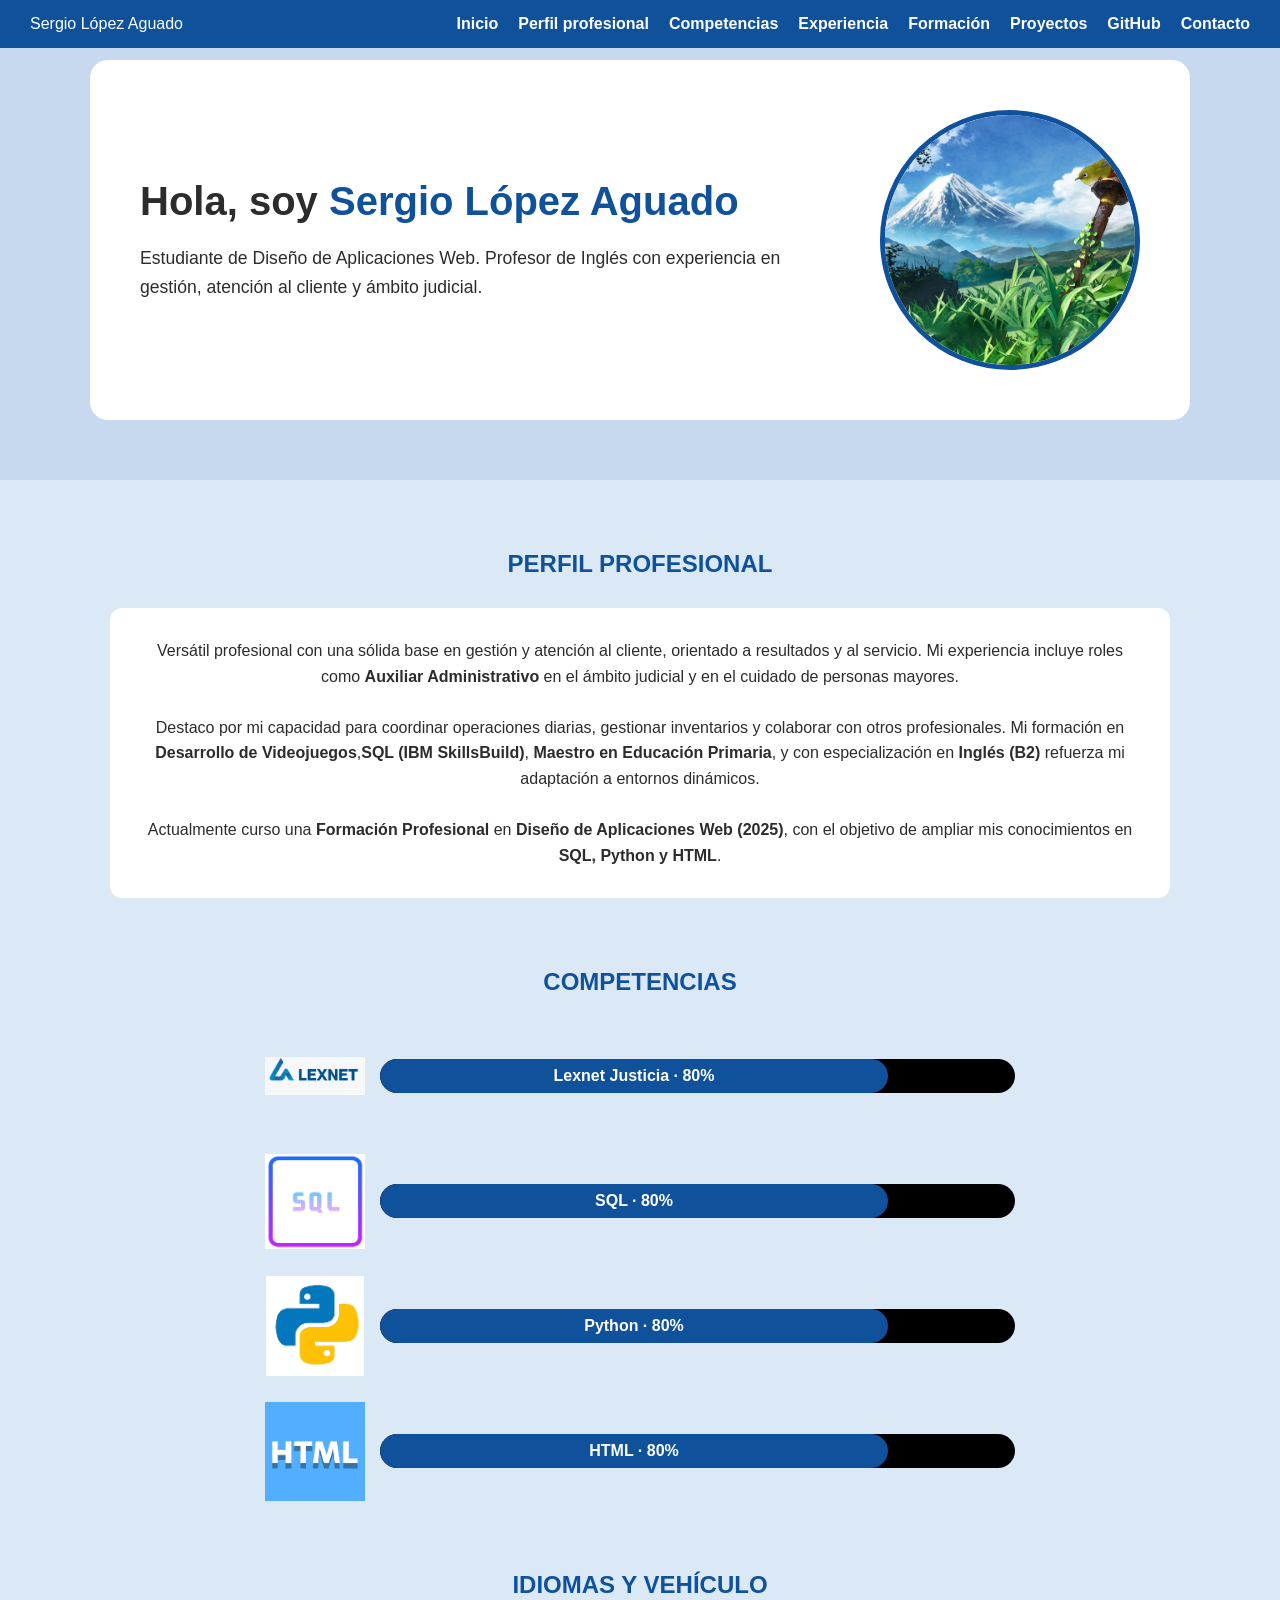
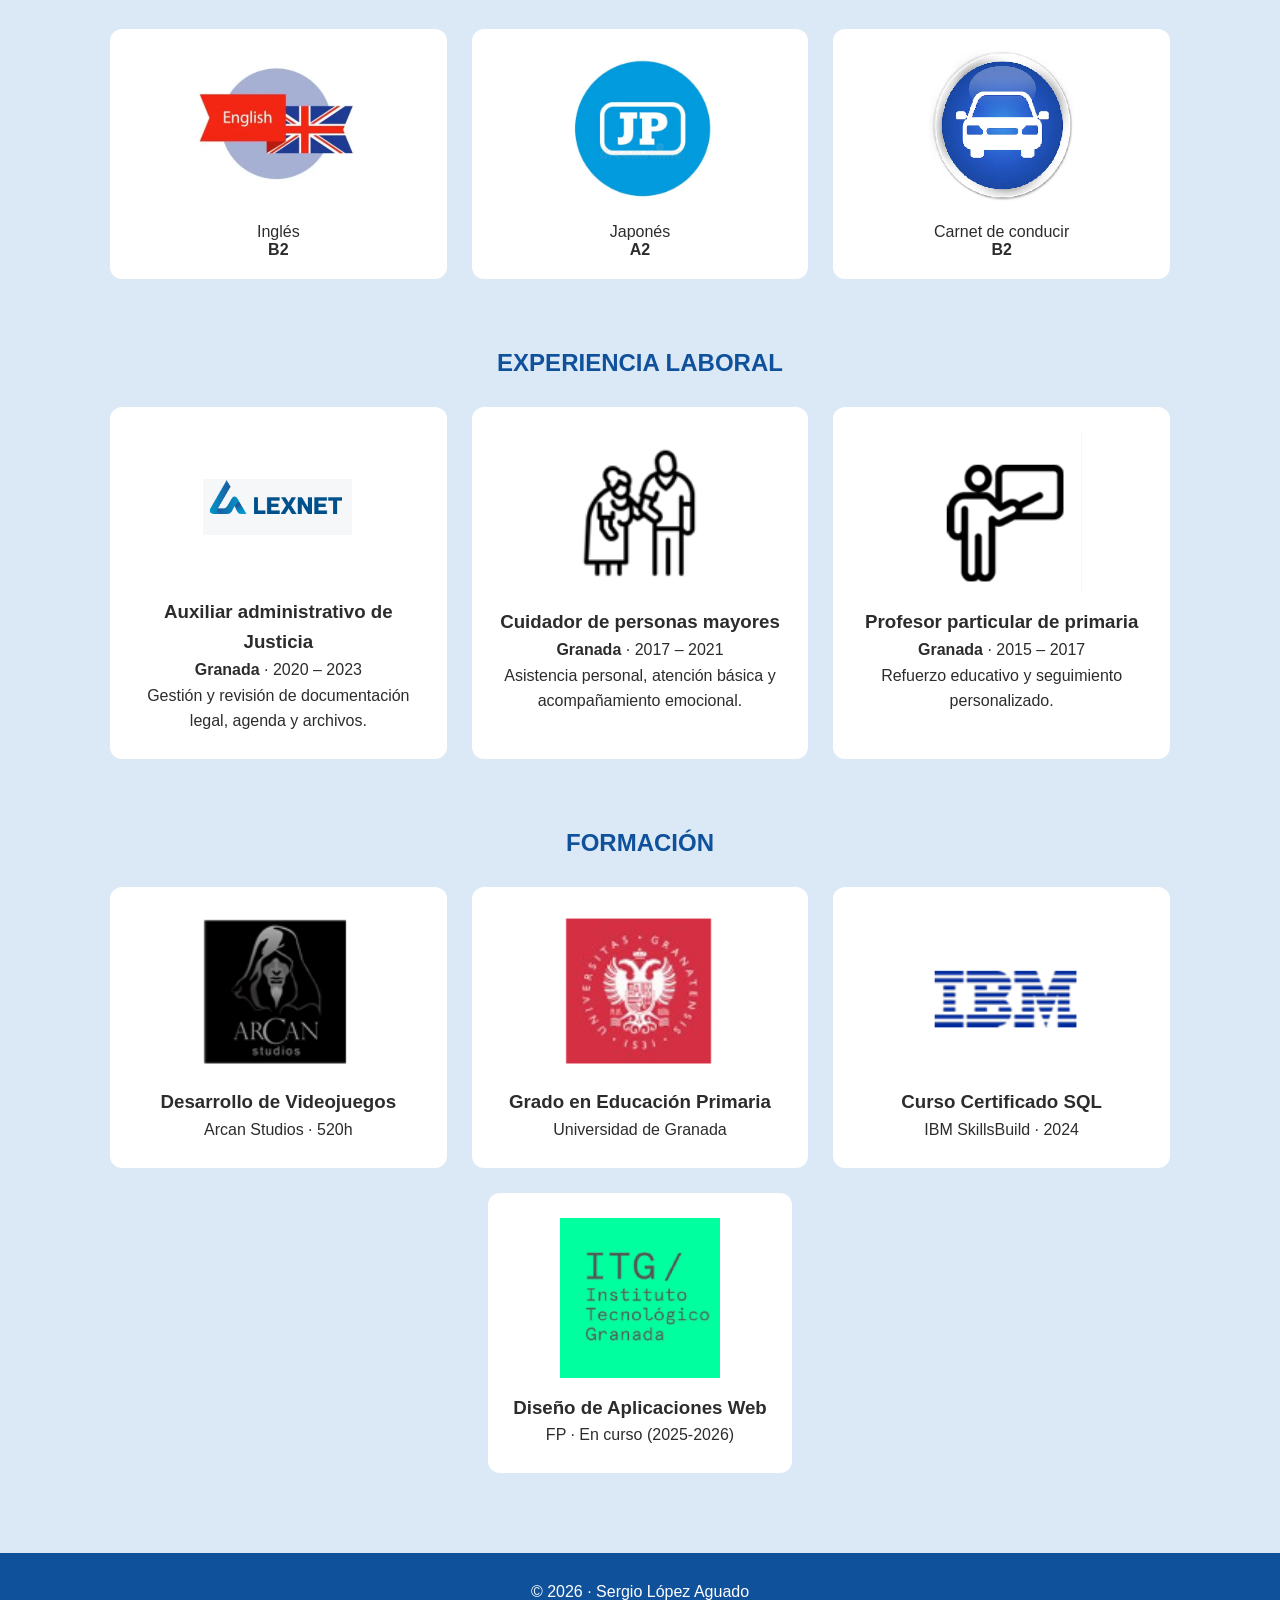
==== index.html @ 3c36d002 "moviendo fuera de carpeta" ====
<!DOCTYPE html>
<html lang="es">
<head>
    <meta charset="UTF-8">
    <meta name="viewport" content="width=device-width, initial-scale=1.0">
    <title>Portfolio | Sergio López Aguado</title>
    <link rel="stylesheet" href="estilos.css">
</head>

<body>

<header>
    <nav class="barra_navegacion">
        <div class="logo">Sergio López Aguado</div>
        <ul class="menu">
            <li><a href="#inicio">Inicio</a></li>
            <li><a href="#sobre-mi">Perfil profesional</a></li>
            <li><a href="#competencias">Competencias</a></li>
            <li><a href="#experiencia">Experiencia</a></li>
            <li><a href="#formacion">Formación</a></li>
            <li><a href="proyectos.html">Proyectos</a></li>
            <li><a href="https://github.com/SergioLA7?tab=repositories" target="_blank">GitHub</a></li>
            <li><a href="contacto.html">Contacto</a></li>
        </ul>
    </nav>
</header>

<main>

    <!-- HERO MODERNO -->
    <section id="inicio" class="hero-card">
        <div class="hero-contenido">

            <div class="hero-texto">
                <h1>Hola, soy <span>Sergio López Aguado</span></h1>
                <p class="hero-descripcion">
                    Estudiante de Diseño de Aplicaciones Web.  
                    Profesor de Inglés con experiencia en gestión,
                    atención al cliente y ámbito judicial.
                </p>
            </div>

            <div class="hero-imagen">
                <div class="marco-imagen">
                    <img src="1.jpg" alt="Foto de perfil de Sergio López Aguado">
                </div>
            </div>

        </div>
    </section>

    <!-- PERFIL PROFESIONAL -->
    <section id="sobre-mi" class="seccion">
        <h2>Perfil profesional</h2>

        <div class="sobre-mi">
            <p>
                Versátil profesional con una sólida base en gestión y atención al cliente,
                orientado a resultados y al servicio. Mi experiencia incluye roles como
                <strong>Auxiliar Administrativo</strong> en el ámbito judicial y en el cuidado de personas mayores.
            </p><br>

            <p>
                Destaco por mi capacidad para coordinar operaciones diarias, gestionar inventarios
                y colaborar con otros profesionales. Mi formación en <strong>Desarrollo de Videojuegos</strong>,<strong>SQL (IBM SkillsBuild)</strong>,<strong> Maestro en Educación Primaria</strong>,
                y  con especialización en <strong>Inglés (B2)</strong> refuerza
                mi adaptación a entornos dinámicos.
            </p><br>

            <p>
                Actualmente curso una <strong>Formación Profesional</strong> en <strong>Diseño de Aplicaciones Web (2025)</strong>,
                con el objetivo de ampliar mis conocimientos en <strong>SQL, Python y HTML</strong>.
            </p>
        </div>
    </section>

    <!-- COMPETENCIAS -->
    <section id="competencias" class="seccion">
        <h2>Competencias</h2>

        <div class="competencias">

            <div class="competencia">
                <img src="iconos/8.png" alt="Lexnet">
                <div class="barra">
                    <div class="progreso">Lexnet Justicia · 80%</div>
                </div>
            </div>

            <div class="competencia">
                <img src="iconos/9.png" alt="SQL">
                <div class="barra">
                    <div class="progreso">SQL · 80%</div>
                </div>
            </div>

            <div class="competencia">
                <img src="iconos/10.png" alt="Python">
                <div class="barra">
                    <div class="progreso">Python · 80%</div>
                </div>
            </div>

            <div class="competencia">
                <img src="iconos/11.png" alt="HTML">
                <div class="barra">
                    <div class="progreso">HTML · 80%</div>
                </div>
            </div>

        </div>
    </section>

    <!-- IDIOMAS Y VEHÍCULO -->
    <section class="seccion">
        <h2>Idiomas y vehículo</h2>

        <div class="idiomas-grid">

            <div class="idioma-card">
                <img src="iconos/12.png" alt="Inglés">
                <p align="center">Inglés<br><strong>B2</strong></p>
            </div>

            <div class="idioma-card">
                <img src="iconos/13.png" alt="Japonés">
                <p align="center">Japonés<br><strong>A2</strong></p>
            </div>

            <div class="idioma-card">
                <img src="iconos/14.png" alt="Carnet">
                <p align="center">Carnet de conducir<br><strong>B2</strong></p>
            </div>

        </div>
    </section>

    <!-- EXPERIENCIA LABORAL -->
    <section id="experiencia" class="seccion">
        <h2>Experiencia laboral</h2>

        <div class="cards cards-3">

            <div class="card">
                <img src="iconos/8.png" alt="Auxiliar administrativo" class="card-img card-img-lg">
                <h3 align="center">Auxiliar administrativo de Justicia</h3>
                <p align="center"><strong>Granada</strong> · 2020 – 2023</p>
                <p align="center">Gestión y revisión de documentación legal, agenda y archivos.</p>
            </div>

            <div class="card">
                <img src="iconos/2.png" alt="Cuidador" class="card-img">
                <h3 align="center">Cuidador de personas mayores</h3>
                <p align="center"><strong>Granada</strong> · 2017 – 2021</p>
                <p align="center">Asistencia personal, atención básica y acompañamiento emocional.</p>
            </div>

            <div class="card">
                <img src="iconos/3.png" alt="Profesor" class="card-img">
                <h3 align="center">Profesor particular de primaria</h3>
                <p align="center"><strong>Granada</strong> · 2015 – 2017</p>
                <p align="center">Refuerzo educativo y seguimiento personalizado.</p>
            </div>

        </div>
    </section>

    <!-- FORMACIÓN -->
    <section id="formacion" class="seccion">
        <h2>Formación</h2>

        <div class="cards cards-2x2">

            <div class="card">
                <img src="iconos/4.png" alt="Auxiliar administrativo" class="card-img">
                <h3 align="center">Desarrollo de Videojuegos</h3>
                <p align="center">Arcan Studios · 520h</p>
            </div>

            <div class="card">
                <img src="iconos/5.png" alt="Grado en Educación Primaria" class="card-img">
                <h3 align="center">Grado en Educación Primaria</h3>
                <p align="center">Universidad de Granada</p>
            </div>

            <div class="card">
                <img src="iconos/6.png" alt="Curso SQL IBM" class="card-img">
                <h3 align="center">Curso Certificado SQL</h3>
                <p align="center">IBM SkillsBuild · 2024</p>
            </div>

            <div class="card card-center">
                <img src="iconos/7.png" alt="ITG" class="card-img">
                <h3 align="center">Diseño de Aplicaciones Web</h3>
                <p align="center">FP · En curso (2025-2026)</p>
            </div>

        </div>
    </section>

</main>

<footer>
    <p>© 2026 · Sergio López Aguado</p>
</footer>

</body>
</html>
---- estilos.css ----
/* ===============================
   RESET Y TIPOGRAFÍA
=============================== */
* {
    margin: 0;
    padding: 0;
    box-sizing: border-box;
    font-family: Arial, sans-serif;
}

html {
    scroll-padding-top: 80px; /* evita que el nav tape los anchors */
}

body {
    background-color: #dbe8f5;
    color: #2c2c2c;
}

/* ===============================
   NAV
=============================== */
.barra_navegacion {
    background-color: #10519c;
    color: white;
    display: flex;
    justify-content: space-between;
    padding: 15px 30px;

    position: fixed;
    top: 0;
    left: 0;
    width: 100%;
    z-index: 1000;
}

.menu {
    list-style: none;
    display: flex;
    gap: 20px;
}

.menu a {
    color: white;
    text-decoration: none;
    font-weight: bold;
}

/* ===============================
   HERO MODERNO
=============================== */
.hero-card {
    background-color: #c7d9ef;
    padding: 60px 20px;
}

.hero-contenido {
    max-width: 1100px;
    margin: auto;
    background: white;
    border-radius: 18px;
    padding: 50px;
    display: flex;
    gap: 40px;
    align-items: center;
}

/* Hero texto */
.hero-texto h1 {
    font-size: 2.5rem;
    margin-bottom: 20px;
}

.hero-texto span {
    color: #10519c;
}

.hero-descripcion {
    font-size: 1.1rem;
    line-height: 1.6;
}

/* Hero imagen */
.hero-imagen {
    display: flex;
    justify-content: center;
    align-items: center;
}

.marco-imagen {
    width: 260px;
    height: 260px;
    border-radius: 50%;
    overflow: hidden;
    border: 5px solid #10519c;
}

.marco-imagen img {
    width: 100%;
    height: 100%;
    object-fit: cover;
}

/* ===============================
   SECCIONES GENERALES
=============================== */
.seccion {
    max-width: 1100px;
    margin: 70px auto;
    padding: 0 20px;
}

.seccion h2 {
    text-align: center;
    text-transform: uppercase;
    color: #10519c;
    margin-bottom: 30px;
}

/* ===============================
   PERFIL PROFESIONAL
=============================== */
.sobre-mi {
    background: white;
    padding: 30px;
    border-radius: 12px;
    text-align: center;
    line-height: 1.6;
}

/* ===============================
   COMPETENCIAS
=============================== */
.competencias {
    max-width: 750px;
    margin: auto;
    display: grid;
    gap: 25px;
}

.competencia {
    display: flex;
    align-items: center;
    gap: 15px;
}

.competencia img {
    width: 100px;
    height: 100px;
    object-fit: contain;
}

.barra {
    flex: 1;
    background-color: #000;
    border-radius: 20px;
    overflow: hidden;
}

.progreso {
    width: 80%;
    background-color: #10519c;
    color: white;
    text-align: center;
    padding: 8px 0;
    border-radius: 20px;
    font-weight: bold;
}

/* ===============================
   IDIOMAS
=============================== */
.idiomas-grid {
    display: grid;
    grid-template-columns: repeat(auto-fit, minmax(180px, 1fr));
    gap: 25px;
    text-align: center;
}

.idioma-card {
    background: white;
    padding: 20px;
    border-radius: 12px;
}

.idioma-card img {
    width: 160px;
    height: 160px;
    object-fit: contain;
    margin-bottom: 10px;
}

/* ===============================
   TARJETAS (EXPERIENCIA Y FORMACIÓN)
=============================== */
.cards {
    display: grid;
    gap: 25px;
}

.cards-3 {
    grid-template-columns: repeat(auto-fit, minmax(280px, 1fr));
}

.cards-2x2 {
    grid-template-columns: repeat(auto-fit, minmax(300px, 1fr));
}

.card {
    background: white;
    padding: 25px;
    border-radius: 12px;
    line-height: 1.6;
}

/* ===============================
   FOOTER
=============================== */
footer {
    background-color: #10519c;
    color: white;
    text-align: center;
    padding: 30px;
    margin-top: 80px;
}

/* ===============================
   RESPONSIVE
=============================== */
@media (max-width: 768px) {
    .hero-contenido {
        flex-direction: column-reverse;
        text-align: center;
    }

    .hero-imagen {
        margin-bottom: 30px;
    }
}

/* ===============================
   IMÁGENES DE TARJETAS
=============================== */
.card-img {
    width: 160px;
    height: 160px;
    object-fit: cover;
    display: block;
    margin: 0 auto 15px;
}

.card-img-lg {
    width: 150px;
    height: 150px;
    object-fit: contain;
    background-color: #fff;
}

.card-center {
    grid-column: 1 / -1;
    justify-self: center;
}
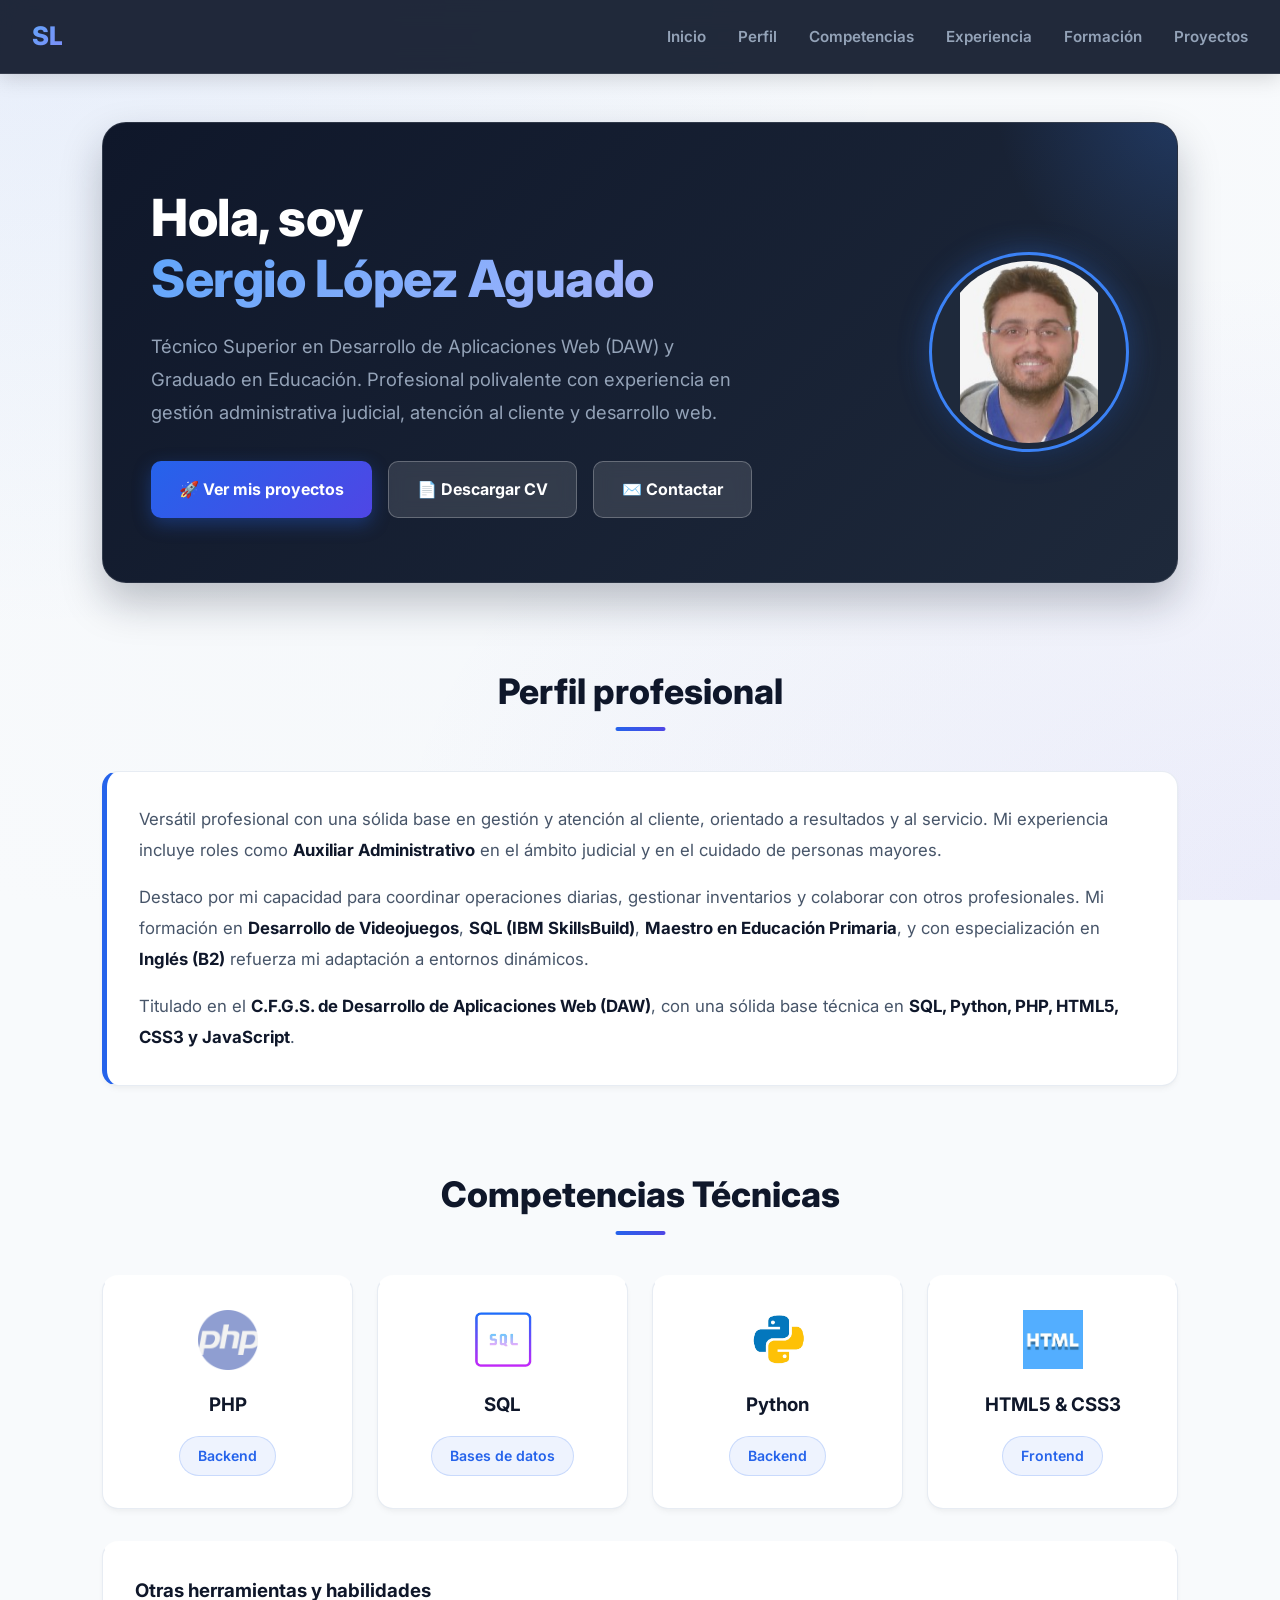
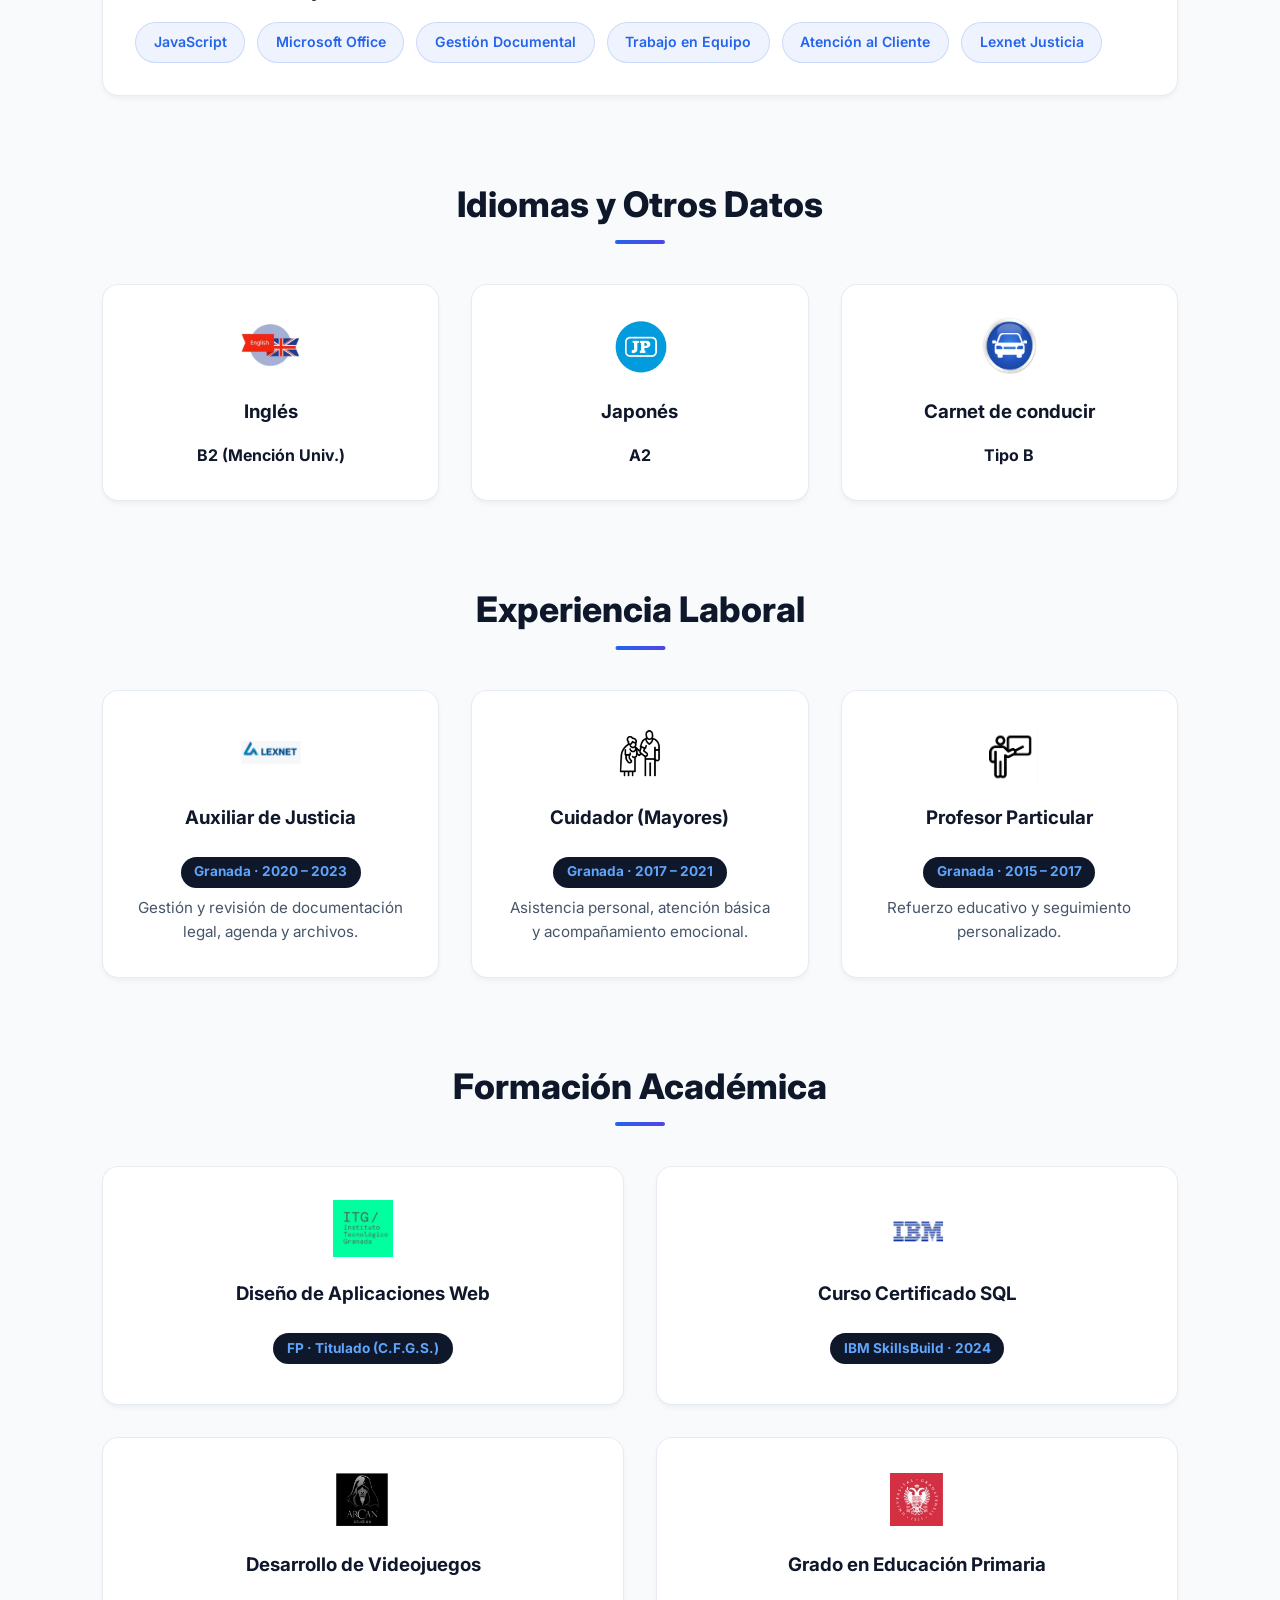
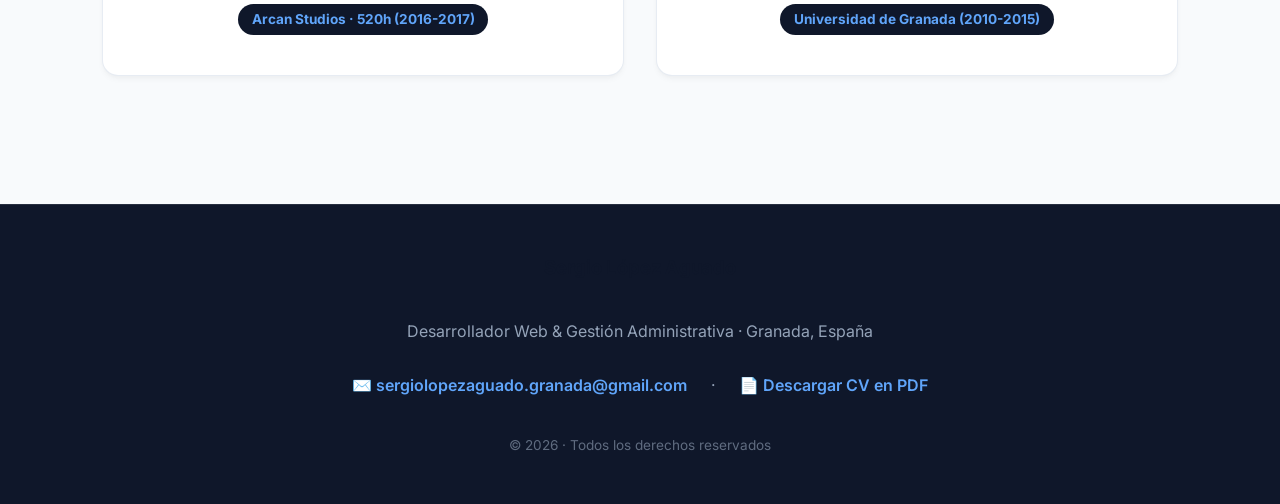
==== commit 332b1ffc: "nuevo cv" ====
--- a/index.html
+++ b/index.html
@@ -1,208 +1,217 @@
-<!DOCTYPE html>
-<html lang="es">
-<head>
-    <meta charset="UTF-8">
-    <meta name="viewport" content="width=device-width, initial-scale=1.0">
-    <title>Portfolio | Sergio López Aguado</title>
-    <link rel="stylesheet" href="estilos.css">
-</head>
-
-<body>
-
-<header>
-    <nav class="barra_navegacion">
-        <div class="logo">Sergio López Aguado</div>
-        <ul class="menu">
-            <li><a href="#inicio">Inicio</a></li>
-            <li><a href="#sobre-mi">Perfil profesional</a></li>
-            <li><a href="#competencias">Competencias</a></li>
-            <li><a href="#experiencia">Experiencia</a></li>
-            <li><a href="#formacion">Formación</a></li>
-            <li><a href="proyectos.html">Proyectos</a></li>
-            <li><a href="https://github.com/SergioLA7?tab=repositories" target="_blank">GitHub</a></li>
-            <li><a href="contacto.html">Contacto</a></li>
-        </ul>
-    </nav>
-</header>
-
-<main>
-
-    <!-- HERO MODERNO -->
-    <section id="inicio" class="hero-card">
-        <div class="hero-contenido">
-
-            <div class="hero-texto">
-                <h1>Hola, soy <span>Sergio López Aguado</span></h1>
-                <p class="hero-descripcion">
-                    Estudiante de Diseño de Aplicaciones Web.  
-                    Profesor de Inglés con experiencia en gestión,
-                    atención al cliente y ámbito judicial.
-                </p>
-            </div>
-
-            <div class="hero-imagen">
-                <div class="marco-imagen">
-                    <img src="1.jpg" alt="Foto de perfil de Sergio López Aguado">
-                </div>
-            </div>
-
-        </div>
-    </section>
-
-    <!-- PERFIL PROFESIONAL -->
-    <section id="sobre-mi" class="seccion">
-        <h2>Perfil profesional</h2>
-
-        <div class="sobre-mi">
-            <p>
-                Versátil profesional con una sólida base en gestión y atención al cliente,
-                orientado a resultados y al servicio. Mi experiencia incluye roles como
-                <strong>Auxiliar Administrativo</strong> en el ámbito judicial y en el cuidado de personas mayores.
-            </p><br>
-
-            <p>
-                Destaco por mi capacidad para coordinar operaciones diarias, gestionar inventarios
-                y colaborar con otros profesionales. Mi formación en <strong>Desarrollo de Videojuegos</strong>,<strong>SQL (IBM SkillsBuild)</strong>,<strong> Maestro en Educación Primaria</strong>,
-                y  con especialización en <strong>Inglés (B2)</strong> refuerza
-                mi adaptación a entornos dinámicos.
-            </p><br>
-
-            <p>
-                Actualmente curso una <strong>Formación Profesional</strong> en <strong>Diseño de Aplicaciones Web (2025)</strong>,
-                con el objetivo de ampliar mis conocimientos en <strong>SQL, Python y HTML</strong>.
-            </p>
-        </div>
-    </section>
-
-    <!-- COMPETENCIAS -->
-    <section id="competencias" class="seccion">
-        <h2>Competencias</h2>
-
-        <div class="competencias">
-
-            <div class="competencia">
-                <img src="iconos/8.png" alt="Lexnet">
-                <div class="barra">
-                    <div class="progreso">Lexnet Justicia · 80%</div>
-                </div>
-            </div>
-
-            <div class="competencia">
-                <img src="iconos/9.png" alt="SQL">
-                <div class="barra">
-                    <div class="progreso">SQL · 80%</div>
-                </div>
-            </div>
-
-            <div class="competencia">
-                <img src="iconos/10.png" alt="Python">
-                <div class="barra">
-                    <div class="progreso">Python · 80%</div>
-                </div>
-            </div>
-
-            <div class="competencia">
-                <img src="iconos/11.png" alt="HTML">
-                <div class="barra">
-                    <div class="progreso">HTML · 80%</div>
-                </div>
-            </div>
-
-        </div>
-    </section>
-
-    <!-- IDIOMAS Y VEHÍCULO -->
-    <section class="seccion">
-        <h2>Idiomas y vehículo</h2>
-
-        <div class="idiomas-grid">
-
-            <div class="idioma-card">
-                <img src="iconos/12.png" alt="Inglés">
-                <p align="center">Inglés<br><strong>B2</strong></p>
-            </div>
-
-            <div class="idioma-card">
-                <img src="iconos/13.png" alt="Japonés">
-                <p align="center">Japonés<br><strong>A2</strong></p>
-            </div>
-
-            <div class="idioma-card">
-                <img src="iconos/14.png" alt="Carnet">
-                <p align="center">Carnet de conducir<br><strong>B2</strong></p>
-            </div>
-
-        </div>
-    </section>
-
-    <!-- EXPERIENCIA LABORAL -->
-    <section id="experiencia" class="seccion">
-        <h2>Experiencia laboral</h2>
-
-        <div class="cards cards-3">
-
-            <div class="card">
-                <img src="iconos/8.png" alt="Auxiliar administrativo" class="card-img card-img-lg">
-                <h3 align="center">Auxiliar administrativo de Justicia</h3>
-                <p align="center"><strong>Granada</strong> · 2020 – 2023</p>
-                <p align="center">Gestión y revisión de documentación legal, agenda y archivos.</p>
-            </div>
-
-            <div class="card">
-                <img src="iconos/2.png" alt="Cuidador" class="card-img">
-                <h3 align="center">Cuidador de personas mayores</h3>
-                <p align="center"><strong>Granada</strong> · 2017 – 2021</p>
-                <p align="center">Asistencia personal, atención básica y acompañamiento emocional.</p>
-            </div>
-
-            <div class="card">
-                <img src="iconos/3.png" alt="Profesor" class="card-img">
-                <h3 align="center">Profesor particular de primaria</h3>
-                <p align="center"><strong>Granada</strong> · 2015 – 2017</p>
-                <p align="center">Refuerzo educativo y seguimiento personalizado.</p>
-            </div>
-
-        </div>
-    </section>
-
-    <!-- FORMACIÓN -->
-    <section id="formacion" class="seccion">
-        <h2>Formación</h2>
-
-        <div class="cards cards-2x2">
-
-            <div class="card">
-                <img src="iconos/4.png" alt="Auxiliar administrativo" class="card-img">
-                <h3 align="center">Desarrollo de Videojuegos</h3>
-                <p align="center">Arcan Studios · 520h</p>
-            </div>
-
-            <div class="card">
-                <img src="iconos/5.png" alt="Grado en Educación Primaria" class="card-img">
-                <h3 align="center">Grado en Educación Primaria</h3>
-                <p align="center">Universidad de Granada</p>
-            </div>
-
-            <div class="card">
-                <img src="iconos/6.png" alt="Curso SQL IBM" class="card-img">
-                <h3 align="center">Curso Certificado SQL</h3>
-                <p align="center">IBM SkillsBuild · 2024</p>
-            </div>
-
-            <div class="card card-center">
-                <img src="iconos/7.png" alt="ITG" class="card-img">
-                <h3 align="center">Diseño de Aplicaciones Web</h3>
-                <p align="center">FP · En curso (2025-2026)</p>
-            </div>
-
-        </div>
-    </section>
-
-</main>
-
-<footer>
-    <p>© 2026 · Sergio López Aguado</p>
-</footer>
-
-</body>
-</html>
+<!DOCTYPE html>
+<html lang="es">
+
+<head>
+    <meta charset="UTF-8">
+    <meta name="viewport" content="width=device-width, initial-scale=1.0">
+    <title>Portfolio | Sergio López Aguado</title>
+    <meta name="description"
+        content="Currículum Vitae y Portfolio de Sergio López Aguado. Desarrollador Web y Gestión Administrativa.">
+    <!-- Google Analytics (GA4) -->
+    <script async src="https://www.googletagmanager.com/gtag/js?id=G-Y1JH2H4H5H"></script>
+    <script>
+        window.dataLayer = window.dataLayer || [];
+        function gtag() { dataLayer.push(arguments); }
+        gtag('js', new Date());
+
+        gtag('config', 'G-Y1JH2H4H5H');
+    </script>
+    <link rel="icon" type="image/svg+xml" href="assets/favicon.svg">
+    <link rel="stylesheet" href="estilos.css">
+    <script src="script.js" defer></script>
+</head>
+
+<body>
+    <nav class="navbar">
+        <a href="index.html" class="nav-brand">SL</a>
+        <ul class="nav-links">
+            <li><a href="#inicio">Inicio</a></li>
+            <li><a href="#sobre-mi">Perfil</a></li>
+            <li><a href="#competencias">Competencias</a></li>
+            <li><a href="#experiencia">Experiencia</a></li>
+            <li><a href="#formacion">Formación</a></li>
+            <li><a href="proyectos.html">Proyectos</a></li>
+         </ul>
+     </nav>
+
+    <main class="container">
+
+        <!-- HERO MODERNO -->
+        <section id="inicio" class="hero seccion">
+            <div class="hero-texto">
+                <h1>Hola, soy <br><span>Sergio López Aguado</span></h1>
+                <p class="hero-descripcion">
+                    Técnico Superior en Desarrollo de Aplicaciones Web (DAW) y Graduado en Educación. Profesional
+                    polivalente con experiencia en gestión administrativa judicial, atención al cliente y desarrollo
+                    web.
+                </p>
+                <div class="hero-actions" style="flex-wrap: wrap;">
+                    <a href="proyectos.html" class="btn btn-primary btn-lg">🚀 Ver mis proyectos</a>
+                    <a href="CV_Sergio_Lopez_Aguado.pdf" download="CV_Sergio_Lopez_Aguado.pdf"
+                        class="btn btn-secondary btn-lg">📄 Descargar CV</a>
+                    <a href="mailto:sergiolopezaguado.granada@gmail.com" class="btn btn-secondary btn-lg">✉️
+                        Contactar</a>
+                </div>
+             </div>
+            <div class="hero-imagen">
+                <img src="assets/foto.jpg" alt="Foto de perfil de Sergio López Aguado">
+            </div>
+        </section>
+
+        <!-- PERFIL PROFESIONAL -->
+        <section id="sobre-mi" class="seccion">
+            <h2 class="section-title">Perfil profesional</h2>
+            <div class="card">
+                <p style="margin-bottom: 1rem;">
+                    Versátil profesional con una sólida base en gestión y atención al cliente, orientado a resultados y
+                    al servicio. Mi experiencia incluye roles como <strong>Auxiliar Administrativo</strong> en el ámbito
+                    judicial y en el cuidado de personas mayores.
+                </p>
+                <p style="margin-bottom: 1rem;">
+                    Destaco por mi capacidad para coordinar operaciones diarias, gestionar inventarios y colaborar con
+                    otros profesionales. Mi formación en <strong>Desarrollo de Videojuegos</strong>, <strong>SQL (IBM
+                        SkillsBuild)</strong>, <strong>Maestro en Educación Primaria</strong>, y con especialización en
+                    <strong>Inglés (B2)</strong> refuerza mi adaptación a entornos dinámicos.
+                </p>
+                <p>
+                    Titulado en el <strong>C.F.G.S. de Desarrollo de Aplicaciones Web (DAW)</strong>, con una sólida
+                    base técnica en <strong>SQL, Python, PHP, HTML5, CSS3 y JavaScript</strong>.
+                </p>
+            </div>
+        </section>
+
+        <!-- COMPETENCIAS -->
+        <section id="competencias" class="seccion">
+            <h2 class="section-title">Competencias Técnicas</h2>
+            <div class="grid-4">
+                <div class="card text-center">
+                    <img src="assets/iconos/15.png" alt="PHP" class="card-icon">
+                    <h3>PHP</h3>
+                    <div class="badges-container" style="justify-content: center;"><span class="badge">Backend</span>
+                    </div>
+                </div>
+                <div class="card text-center">
+                    <img src="assets/iconos/9.png" alt="SQL" class="card-icon">
+                    <h3>SQL</h3>
+                    <div class="badges-container" style="justify-content: center;"><span class="badge">Bases de
+                            datos</span></div>
+                </div>
+                <div class="card text-center">
+                    <img src="assets/iconos/10.png" alt="Python" class="card-icon">
+                    <h3>Python</h3>
+                    <div class="badges-container" style="justify-content: center;"><span class="badge">Backend</span>
+                    </div>
+                </div>
+                <div class="card text-center">
+                    <img src="assets/iconos/11.png" alt="HTML" class="card-icon">
+                    <h3>HTML5 & CSS3</h3>
+                    <div class="badges-container" style="justify-content: center;"><span class="badge">Frontend</span>
+                    </div>
+                </div>
+            </div>
+
+            <div class="card" style="margin-top: 2rem;">
+                <h3 style="margin-bottom: 1rem;">Otras herramientas y habilidades</h3>
+                <div class="badges-container">
+                    <span class="badge">JavaScript</span>
+                    <span class="badge">Microsoft Office</span>
+                    <span class="badge">Gestión Documental</span>
+                    <span class="badge">Trabajo en Equipo</span>
+                    <span class="badge">Atención al Cliente</span>
+                    <span class="badge">Lexnet Justicia</span>
+                </div>
+            </div>
+        </section>
+
+        <!-- IDIOMAS Y VEHÍCULO -->
+        <section class="seccion">
+            <h2 class="section-title">Idiomas y Otros Datos</h2>
+            <div class="grid-3">
+                <div class="card text-center">
+                    <img src="assets/iconos/12.png" alt="Inglés" class="card-icon">
+                    <h3>Inglés</h3>
+                    <p><strong>B2 (Mención Univ.)</strong></p>
+                </div>
+                <div class="card text-center">
+                    <img src="assets/iconos/13.png" alt="Japonés" class="card-icon">
+                    <h3>Japonés</h3>
+                    <p><strong>A2</strong></p>
+                </div>
+                <div class="card text-center">
+                    <img src="assets/iconos/14.png" alt="Carnet" class="card-icon">
+                    <h3>Carnet de conducir</h3>
+                    <p><strong>Tipo B</strong></p>
+                </div>
+            </div>
+        </section>
+
+        <!-- EXPERIENCIA LABORAL -->
+        <section id="experiencia" class="seccion">
+            <h2 class="section-title">Experiencia Laboral</h2>
+            <div class="grid-3">
+                <div class="card text-center">
+                    <img src="assets/iconos/8.png" alt="Auxiliar administrativo" class="card-icon">
+                    <h3>Auxiliar de Justicia</h3>
+                    <p class="timeline-date">Granada · 2020 – 2023</p>
+                    <p class="timeline-desc">Gestión y revisión de documentación legal, agenda y archivos.</p>
+                </div>
+                <div class="card text-center">
+                    <img src="assets/iconos/2.png" alt="Cuidador" class="card-icon">
+                    <h3>Cuidador (Mayores)</h3>
+                    <p class="timeline-date">Granada · 2017 – 2021</p>
+                    <p class="timeline-desc">Asistencia personal, atención básica y acompañamiento emocional.</p>
+                </div>
+                <div class="card text-center">
+                    <img src="assets/iconos/3.png" alt="Profesor" class="card-icon">
+                    <h3>Profesor Particular</h3>
+                    <p class="timeline-date">Granada · 2015 – 2017</p>
+                    <p class="timeline-desc">Refuerzo educativo y seguimiento personalizado.</p>
+                </div>
+            </div>
+        </section>
+
+        <!-- FORMACIÓN -->
+        <section id="formacion" class="seccion">
+            <h2 class="section-title">Formación Académica</h2>
+            <div class="grid-2">
+                <div class="card text-center">
+                    <img src="assets/iconos/7.png" alt="ITG" class="card-icon">
+                    <h3>Diseño de Aplicaciones Web</h3>
+                    <p class="timeline-date">FP · Titulado (C.F.G.S.)</p>
+                </div>
+                <div class="card text-center">
+                    <img src="assets/iconos/6.png" alt="Curso SQL IBM" class="card-icon">
+                    <h3>Curso Certificado SQL</h3>
+                    <p class="timeline-date">IBM SkillsBuild · 2024</p>
+                </div>
+                <div class="card text-center">
+                    <img src="assets/iconos/4.png" alt="Videojuegos" class="card-icon">
+                    <h3>Desarrollo de Videojuegos</h3>
+                    <p class="timeline-date">Arcan Studios · 520h (2016-2017)</p>
+                </div>
+                <div class="card text-center">
+                    <img src="assets/iconos/5.png" alt="Grado en Educación Primaria" class="card-icon">
+                    <h3>Grado en Educación Primaria</h3>
+                    <p class="timeline-date">Universidad de Granada (2010-2015)</p>
+                </div>
+            </div>
+        </section>
+
+    </main>
+
+    <footer>
+        <div class="footer-content">
+            <h3>Sergio López Aguado</h3>
+            <p>Desarrollador Web & Gestión Administrativa · Granada, España</p>
+            <div class="footer-links">
+                <a href="mailto:sergiolopezaguado.granada@gmail.com">✉️ sergiolopezaguado.granada@gmail.com</a>
+                <span>·</span>
+                <a href="CV_Sergio_Lopez_Aguado.pdf" download="CV_Sergio_Lopez_Aguado.pdf">📄 Descargar CV en PDF</a>
+            </div>
+            <p style="font-size: 0.85rem; opacity: 0.6; margin-top: 1rem;">© 2026 · Todos los derechos reservados</p>
+        </div>
+    </footer>
+
+</body>
+
+ </html>
--- a/estilos.css
+++ b/estilos.css
@@ -1,262 +1,624 @@
-/* ===============================
-   RESET Y TIPOGRAFÍA
-=============================== */
-* {
-    margin: 0;
-    padding: 0;
-    box-sizing: border-box;
-    font-family: Arial, sans-serif;
-}
-
-html {
-    scroll-padding-top: 80px; /* evita que el nav tape los anchors */
-}
-
-body {
-    background-color: #dbe8f5;
-    color: #2c2c2c;
-}
-
-/* ===============================
-   NAV
-=============================== */
-.barra_navegacion {
-    background-color: #10519c;
-    color: white;
-    display: flex;
-    justify-content: space-between;
-    padding: 15px 30px;
-
-    position: fixed;
-    top: 0;
-    left: 0;
-    width: 100%;
-    z-index: 1000;
-}
-
-.menu {
-    list-style: none;
-    display: flex;
-    gap: 20px;
-}
-
-.menu a {
-    color: white;
-    text-decoration: none;
-    font-weight: bold;
-}
-
-/* ===============================
-   HERO MODERNO
-=============================== */
-.hero-card {
-    background-color: #c7d9ef;
-    padding: 60px 20px;
-}
-
-.hero-contenido {
-    max-width: 1100px;
-    margin: auto;
-    background: white;
-    border-radius: 18px;
-    padding: 50px;
-    display: flex;
-    gap: 40px;
-    align-items: center;
-}
-
-/* Hero texto */
-.hero-texto h1 {
-    font-size: 2.5rem;
-    margin-bottom: 20px;
-}
-
-.hero-texto span {
-    color: #10519c;
-}
-
-.hero-descripcion {
-    font-size: 1.1rem;
-    line-height: 1.6;
-}
-
-/* Hero imagen */
-.hero-imagen {
-    display: flex;
-    justify-content: center;
-    align-items: center;
-}
-
-.marco-imagen {
-    width: 260px;
-    height: 260px;
-    border-radius: 50%;
-    overflow: hidden;
-    border: 5px solid #10519c;
-}
-
-.marco-imagen img {
-    width: 100%;
-    height: 100%;
-    object-fit: cover;
-}
-
-/* ===============================
-   SECCIONES GENERALES
-=============================== */
-.seccion {
-    max-width: 1100px;
-    margin: 70px auto;
-    padding: 0 20px;
-}
-
-.seccion h2 {
-    text-align: center;
-    text-transform: uppercase;
-    color: #10519c;
-    margin-bottom: 30px;
-}
-
-/* ===============================
-   PERFIL PROFESIONAL
-=============================== */
-.sobre-mi {
-    background: white;
-    padding: 30px;
-    border-radius: 12px;
-    text-align: center;
-    line-height: 1.6;
-}
-
-/* ===============================
-   COMPETENCIAS
-=============================== */
-.competencias {
-    max-width: 750px;
-    margin: auto;
-    display: grid;
-    gap: 25px;
-}
-
-.competencia {
-    display: flex;
-    align-items: center;
-    gap: 15px;
-}
-
-.competencia img {
-    width: 100px;
-    height: 100px;
-    object-fit: contain;
-}
-
-.barra {
-    flex: 1;
-    background-color: #000;
-    border-radius: 20px;
-    overflow: hidden;
-}
-
-.progreso {
-    width: 80%;
-    background-color: #10519c;
-    color: white;
-    text-align: center;
-    padding: 8px 0;
-    border-radius: 20px;
-    font-weight: bold;
-}
-
-/* ===============================
-   IDIOMAS
-=============================== */
-.idiomas-grid {
-    display: grid;
-    grid-template-columns: repeat(auto-fit, minmax(180px, 1fr));
-    gap: 25px;
-    text-align: center;
-}
-
-.idioma-card {
-    background: white;
-    padding: 20px;
-    border-radius: 12px;
-}
-
-.idioma-card img {
-    width: 160px;
-    height: 160px;
-    object-fit: contain;
-    margin-bottom: 10px;
-}
-
-/* ===============================
-   TARJETAS (EXPERIENCIA Y FORMACIÓN)
-=============================== */
-.cards {
-    display: grid;
-    gap: 25px;
-}
-
-.cards-3 {
-    grid-template-columns: repeat(auto-fit, minmax(280px, 1fr));
-}
-
-.cards-2x2 {
-    grid-template-columns: repeat(auto-fit, minmax(300px, 1fr));
-}
-
-.card {
-    background: white;
-    padding: 25px;
-    border-radius: 12px;
-    line-height: 1.6;
-}
-
-/* ===============================
-   FOOTER
-=============================== */
-footer {
-    background-color: #10519c;
-    color: white;
-    text-align: center;
-    padding: 30px;
-    margin-top: 80px;
-}
-
-/* ===============================
-   RESPONSIVE
-=============================== */
-@media (max-width: 768px) {
-    .hero-contenido {
-        flex-direction: column-reverse;
-        text-align: center;
-    }
-
-    .hero-imagen {
-        margin-bottom: 30px;
-    }
-}
-
-/* ===============================
-   IMÁGENES DE TARJETAS
-=============================== */
-.card-img {
-    width: 160px;
-    height: 160px;
-    object-fit: cover;
-    display: block;
-    margin: 0 auto 15px;
-}
-
-.card-img-lg {
-    width: 150px;
-    height: 150px;
-    object-fit: contain;
-    background-color: #fff;
-}
-
-.card-center {
-    grid-column: 1 / -1;
-    justify-self: center;
-}
+/* estilos.css - Modern Tech Slate & Indigo Theme 2026 */
+@import url('https://fonts.googleapis.com/css2?family=Inter:wght@300;400;500;600;700;800&display=swap');
+
+:root {
+  --bg-color: #f8fafc;
+  --bg-dark: #0f172a;
+  --bg-dark-card: #1e293b;
+  --text-primary: #0f172a;
+  --text-secondary: #475569;
+  --text-muted: #64748b;
+  --primary-color: #2563eb;
+  --primary-hover: #1d4ed8;
+  --accent-color: #4f46e5;
+  --accent-blue: #3b82f6;
+  --accent-glow: rgba(37, 99, 235, 0.25);
+
+  --card-bg: #ffffff;
+  --glass-bg: rgba(255, 255, 255, 0.85);
+  --glass-border: rgba(226, 232, 240, 0.8);
+  --border-radius: 16px;
+  --transition: all 0.3s cubic-bezier(0.4, 0, 0.2, 1);
+
+  --shadow-sm: 0 4px 6px -1px rgba(0, 0, 0, 0.04), 0 2px 4px -1px rgba(0, 0, 0, 0.02);
+  --shadow-md: 0 10px 20px -3px rgba(15, 23, 42, 0.08), 0 4px 6px -2px rgba(15, 23, 42, 0.04);
+  --shadow-hover: 0 20px 30px -5px rgba(37, 99, 235, 0.15), 0 10px 15px -5px rgba(15, 23, 42, 0.08);
+}
+
+* {
+  margin: 0;
+  padding: 0;
+  box-sizing: border-box;
+}
+
+html {
+  scroll-behavior: smooth;
+}
+
+body {
+  font-family: 'Inter', sans-serif;
+  background-color: var(--bg-color);
+  background-image:
+    radial-gradient(at 0% 0%, rgba(37, 99, 235, 0.08) 0px, transparent 50%),
+    radial-gradient(at 100% 100%, rgba(79, 70, 229, 0.08) 0px, transparent 50%),
+    radial-gradient(at 50% 50%, rgba(241, 245, 249, 0.5) 0px, transparent 100%);
+  background-attachment: fixed;
+  color: var(--text-primary);
+  line-height: 1.6;
+  min-height: 100vh;
+}
+
+/* Navbar (Sticky Glassmorphism Dark/Light Mix) */
+.navbar {
+  position: sticky;
+  top: 0;
+  z-index: 1000;
+  background: rgba(15, 23, 42, 0.92);
+  backdrop-filter: blur(12px);
+  -webkit-backdrop-filter: blur(12px);
+  border-bottom: 1px solid rgba(255, 255, 255, 0.1);
+  padding: 1rem 2rem;
+  display: flex;
+  justify-content: space-between;
+  align-items: center;
+  box-shadow: 0 4px 20px rgba(0, 0, 0, 0.15);
+}
+
+.nav-brand {
+  font-weight: 800;
+  font-size: 1.6rem;
+  color: white;
+  text-decoration: none;
+  letter-spacing: -0.5px;
+  background: linear-gradient(135deg, #60a5fa, #818cf8);
+  -webkit-background-clip: text;
+  -webkit-text-fill-color: transparent;
+}
+
+.nav-links {
+  list-style: none;
+  display: flex;
+  gap: 2rem;
+}
+
+.nav-links a {
+  text-decoration: none;
+  color: #94a3b8;
+  font-weight: 600;
+  font-size: 0.95rem;
+  transition: var(--transition);
+  position: relative;
+  padding: 0.5rem 0;
+}
+
+.nav-links a:hover,
+.nav-links a.active {
+  color: #ffffff;
+}
+
+.nav-links a::after {
+  content: '';
+  position: absolute;
+  width: 0;
+  height: 2px;
+  bottom: 0;
+  left: 0;
+  background: linear-gradient(90deg, #3b82f6, #6366f1);
+  transition: var(--transition);
+  border-radius: 2px;
+}
+
+.nav-links a:hover::after,
+.nav-links a.active::after {
+  width: 100%;
+}
+
+/* Layout */
+.container {
+  max-width: 1140px;
+  margin: 0 auto;
+  padding: 3rem 2rem;
+}
+
+/* Headers */
+h1,
+h2,
+h3 {
+  color: var(--text-primary);
+  margin-bottom: 1rem;
+}
+
+.section-title {
+  font-size: 2.2rem;
+  font-weight: 800;
+  margin-bottom: 2.5rem;
+  text-align: center;
+  position: relative;
+  display: inline-block;
+  left: 50%;
+  transform: translateX(-50%);
+  color: var(--bg-dark);
+}
+
+.section-title::after {
+  content: '';
+  display: block;
+  width: 50px;
+  height: 4px;
+  background: linear-gradient(90deg, var(--primary-color), var(--accent-color));
+  margin: 0.5rem auto 0 auto;
+  border-radius: 2px;
+}
+
+/* Vertical Sections */
+.seccion {
+  margin-bottom: 5rem;
+}
+
+.seccion:last-child {
+  margin-bottom: 0;
+}
+
+/* HERO SECTION (Dark Modern Banner) */
+.hero {
+  background: linear-gradient(135deg, #0f172a 0%, #1e293b 100%);
+  border-radius: 24px;
+  padding: 4rem 3rem;
+  color: white;
+  display: flex;
+  align-items: center;
+  justify-content: space-between;
+  gap: 3rem;
+  box-shadow: 0 20px 40px rgba(15, 23, 42, 0.25);
+  border: 1px solid rgba(255, 255, 255, 0.1);
+  position: relative;
+  overflow: hidden;
+}
+
+.hero::before {
+  content: '';
+  position: absolute;
+  top: -50%;
+  right: -20%;
+  width: 400px;
+  height: 400px;
+  background: radial-gradient(circle, rgba(59, 130, 246, 0.25) 0%, transparent 70%);
+  pointer-events: none;
+}
+
+.hero-texto {
+  flex: 1;
+  z-index: 2;
+}
+
+.hero-texto h1 {
+  font-size: 3.2rem;
+  font-weight: 800;
+  line-height: 1.2;
+  color: white;
+  margin-bottom: 1.25rem;
+  letter-spacing: -0.5px;
+}
+
+.hero-texto h1 span {
+  background: linear-gradient(135deg, #60a5fa 0%, #a5b4fc 100%);
+  -webkit-background-clip: text;
+  -webkit-text-fill-color: transparent;
+}
+
+.hero-descripcion {
+  font-size: 1.15rem;
+  color: #94a3b8;
+  line-height: 1.8;
+  margin-bottom: 2rem;
+  max-width: 600px;
+}
+
+.hero-actions {
+  display: flex;
+  gap: 1rem;
+}
+
+.hero-imagen {
+  flex-shrink: 0;
+  display: flex;
+  justify-content: center;
+  align-items: center;
+  z-index: 2;
+}
+
+/* CIRCULAR PROFILE PHOTO (CLEAN & UNCROPPED) */
+.hero-imagen img {
+  width: 200px;
+  height: 200px;
+  border-radius: 50%;
+  object-fit: contain;
+  background: var(--bg-dark-card);
+  padding: 6px;
+  border: 3px solid #3b82f6;
+  box-shadow: 0 0 30px rgba(59, 130, 246, 0.35), 0 8px 20px rgba(0, 0, 0, 0.3);
+  transition: var(--transition);
+}
+
+.hero-imagen img:hover {
+  transform: scale(1.03);
+  box-shadow: 0 0 45px rgba(59, 130, 246, 0.6), 0 15px 30px rgba(0, 0, 0, 0.4);
+}
+
+/* Cards System */
+.card {
+  background: var(--card-bg);
+  border: 1px solid var(--glass-border);
+  border-radius: var(--border-radius);
+  padding: 2rem;
+  box-shadow: var(--shadow-sm);
+  transition: var(--transition);
+  position: relative;
+}
+
+.card:hover {
+  transform: translateY(-4px);
+  box-shadow: var(--shadow-hover);
+  border-color: rgba(37, 99, 235, 0.25);
+}
+
+/* Section Specific Styling for Contrast */
+#sobre-mi .card {
+  border-left: 5px solid var(--primary-color);
+  background: #ffffff;
+  font-size: 1.05rem;
+  line-height: 1.85;
+  color: var(--text-secondary);
+}
+
+#sobre-mi .card strong {
+  color: var(--text-primary);
+}
+
+#competencias .card {
+  background: #ffffff;
+  border-top: 3px solid transparent;
+}
+
+#competencias .card:hover {
+  border-top-color: var(--primary-color);
+}
+
+/* Badges */
+.badges-container {
+  display: flex;
+  flex-wrap: wrap;
+  gap: 0.75rem;
+}
+
+.badge {
+  background: rgba(37, 99, 235, 0.08);
+  color: var(--primary-color);
+  padding: 0.5rem 1.1rem;
+  border-radius: 9999px;
+  font-size: 0.88rem;
+  font-weight: 600;
+  transition: var(--transition);
+  border: 1px solid rgba(37, 99, 235, 0.18);
+  display: inline-block;
+}
+
+.badge:hover {
+  background: var(--primary-color);
+  color: white;
+  transform: scale(1.04);
+  box-shadow: 0 4px 12px rgba(37, 99, 235, 0.3);
+}
+
+/* Buttons */
+.btn {
+  display: inline-flex;
+  align-items: center;
+  justify-content: center;
+  gap: 0.6rem;
+  padding: 0.85rem 1.75rem;
+  border-radius: 10px;
+  font-weight: 700;
+  font-size: 1rem;
+  text-decoration: none;
+  transition: var(--transition);
+  border: none;
+  cursor: pointer;
+}
+
+.btn-primary {
+  background: linear-gradient(135deg, var(--primary-color), var(--accent-color));
+  color: white;
+  box-shadow: 0 6px 18px rgba(37, 99, 235, 0.35);
+}
+
+.btn-primary:hover {
+  transform: translateY(-2px);
+  box-shadow: 0 8px 25px rgba(37, 99, 235, 0.45);
+}
+
+.btn-secondary {
+  background: rgba(255, 255, 255, 0.12);
+  color: #ffffff;
+  border: 1px solid rgba(255, 255, 255, 0.25);
+  backdrop-filter: blur(8px);
+}
+
+.btn-secondary:hover {
+  background: rgba(255, 255, 255, 0.22);
+  color: #ffffff;
+  border-color: rgba(255, 255, 255, 0.5);
+  transform: translateY(-2px);
+}
+
+.btn-lg {
+  padding: 0.9rem 1.75rem;
+  font-size: 1rem;
+}
+
+/* Grid Layouts */
+.grid-3 {
+  display: grid;
+  grid-template-columns: repeat(3, 1fr);
+  gap: 2rem;
+}
+
+.grid-2 {
+  display: grid;
+  grid-template-columns: repeat(2, 1fr);
+  gap: 2rem;
+}
+
+.grid-4 {
+  display: grid;
+  grid-template-columns: repeat(4, 1fr);
+  gap: 1.5rem;
+}
+
+/* Icons inside cards */
+.card-icon {
+  width: 60px;
+  height: 60px;
+  margin: 0 auto 1.25rem auto;
+  display: block;
+  object-fit: contain;
+}
+
+.text-center {
+  text-align: center;
+}
+
+.timeline-date {
+  display: inline-block;
+  font-size: 0.85rem;
+  color: #60a5fa;
+  font-weight: 700;
+  margin-top: 0.5rem;
+  margin-bottom: 0.5rem;
+  background: var(--bg-dark);
+  padding: 0.3rem 0.85rem;
+  border-radius: 20px;
+}
+
+.timeline-desc {
+  color: var(--text-secondary);
+  font-size: 0.95rem;
+  line-height: 1.6;
+}
+
+/* Projects Grid Layout */
+.projects-grid {
+  display: grid;
+  grid-template-columns: repeat(3, 1fr);
+  gap: 2rem;
+}
+
+.project-card {
+  display: flex;
+  flex-direction: column;
+  padding: 0;
+  overflow: hidden;
+  height: 100%;
+}
+
+.project-image-wrapper {
+  overflow: hidden;
+  border-radius: var(--border-radius) var(--border-radius) 0 0;
+  position: relative;
+  aspect-ratio: 16 / 9;
+}
+
+.project-image {
+  width: 100%;
+  height: 100%;
+  object-fit: cover;
+  transition: transform 0.5s ease;
+}
+
+.project-card:hover .project-image {
+  transform: scale(1.06);
+}
+
+.project-content {
+  padding: 1.75rem;
+  display: flex;
+  flex-direction: column;
+  flex-grow: 1;
+  text-align: center;
+}
+
+.project-content h3 {
+  font-size: 1.3rem;
+  margin-bottom: 0.85rem;
+  color: var(--bg-dark);
+  text-align: center;
+}
+
+.project-content .badges-container {
+  margin-top: 0;
+  margin-bottom: 1.25rem;
+  justify-content: center;
+}
+
+.project-desc {
+  color: var(--text-secondary);
+  font-size: 0.95rem;
+  margin-bottom: 2rem;
+  flex-grow: 1;
+  line-height: 1.6;
+  text-align: center;
+}
+
+/* CENTERED FULL-WIDTH BUTTON IN PROJECTS */
+.project-actions {
+  display: flex;
+  justify-content: center;
+  align-items: center;
+  width: 100%;
+  margin-top: auto;
+}
+
+.project-actions .btn {
+  width: 100%;
+  text-align: center;
+  box-sizing: border-box;
+}
+
+/* Responsive Design */
+@media (max-width: 992px) {
+  .hero {
+    flex-direction: column-reverse;
+    text-align: center;
+    padding: 3rem 2rem;
+  }
+
+  .hero-actions {
+    justify-content: center;
+  }
+
+  .projects-grid {
+    grid-template-columns: repeat(2, 1fr);
+  }
+
+  .grid-3 {
+    grid-template-columns: repeat(2, 1fr);
+  }
+
+  .grid-4 {
+    grid-template-columns: repeat(2, 1fr);
+  }
+}
+
+@media (max-width: 768px) {
+
+  .projects-grid,
+  .grid-3,
+  .grid-2,
+  .grid-4 {
+    grid-template-columns: 1fr;
+  }
+
+  .hero-texto h1 {
+    font-size: 2.4rem;
+  }
+
+  .hero-imagen img {
+    width: 200px;
+    height: 200px;
+  }
+
+  .nav-links {
+    gap: 1.2rem;
+    font-size: 0.85rem;
+  }
+
+  .container {
+    padding: 2rem 1rem;
+  }
+}
+
+/* Scroll Reveal Animations */
+.reveal-hidden {
+  opacity: 0;
+  transform: translateY(30px);
+  transition: opacity 0.6s cubic-bezier(0.4, 0, 0.2, 1), transform 0.6s cubic-bezier(0.4, 0, 0.2, 1);
+}
+
+.reveal-visible {
+  opacity: 1;
+  transform: translateY(0);
+}
+
+/* Footer Contact Section */
+footer {
+  background: var(--bg-dark);
+  color: #94a3b8;
+  border-top: 1px solid rgba(255, 255, 255, 0.1);
+  padding: 3rem 2rem;
+  margin-top: 5rem;
+}
+
+footer a {
+  color: #60a5fa;
+  text-decoration: none;
+  font-weight: 600;
+  transition: var(--transition);
+}
+
+footer a:hover {
+  color: #ffffff;
+  text-decoration: underline;
+}
+
+.footer-content {
+  max-width: 1140px;
+  margin: 0 auto;
+  display: flex;
+  flex-direction: column;
+  align-items: center;
+  gap: 1.25rem;
+  text-align: center;
+}
+
+.footer-links {
+  display: flex;
+  flex-wrap: wrap;
+  gap: 1.5rem;
+  justify-content: center;
+  margin-top: 0.5rem;
+}
+
+/* Print Styles for PDF export */
+@media print {
+  body {
+    background: white !important;
+    color: black !important;
+  }
+
+  .navbar,
+  .hero-actions,
+  .btn,
+  footer {
+    display: none !important;
+  }
+
+  .hero {
+    background: none !important;
+    color: black !important;
+    box-shadow: none !important;
+    border: none !important;
+    padding: 1rem 0 !important;
+  }
+
+  .hero-texto h1,
+  .hero-texto h1 span {
+    color: black !important;
+    -webkit-text-fill-color: black !important;
+  }
+
+  .card {
+    box-shadow: none !important;
+    border: 1px solid #ccc !important;
+    break-inside: avoid;
+  }
+}
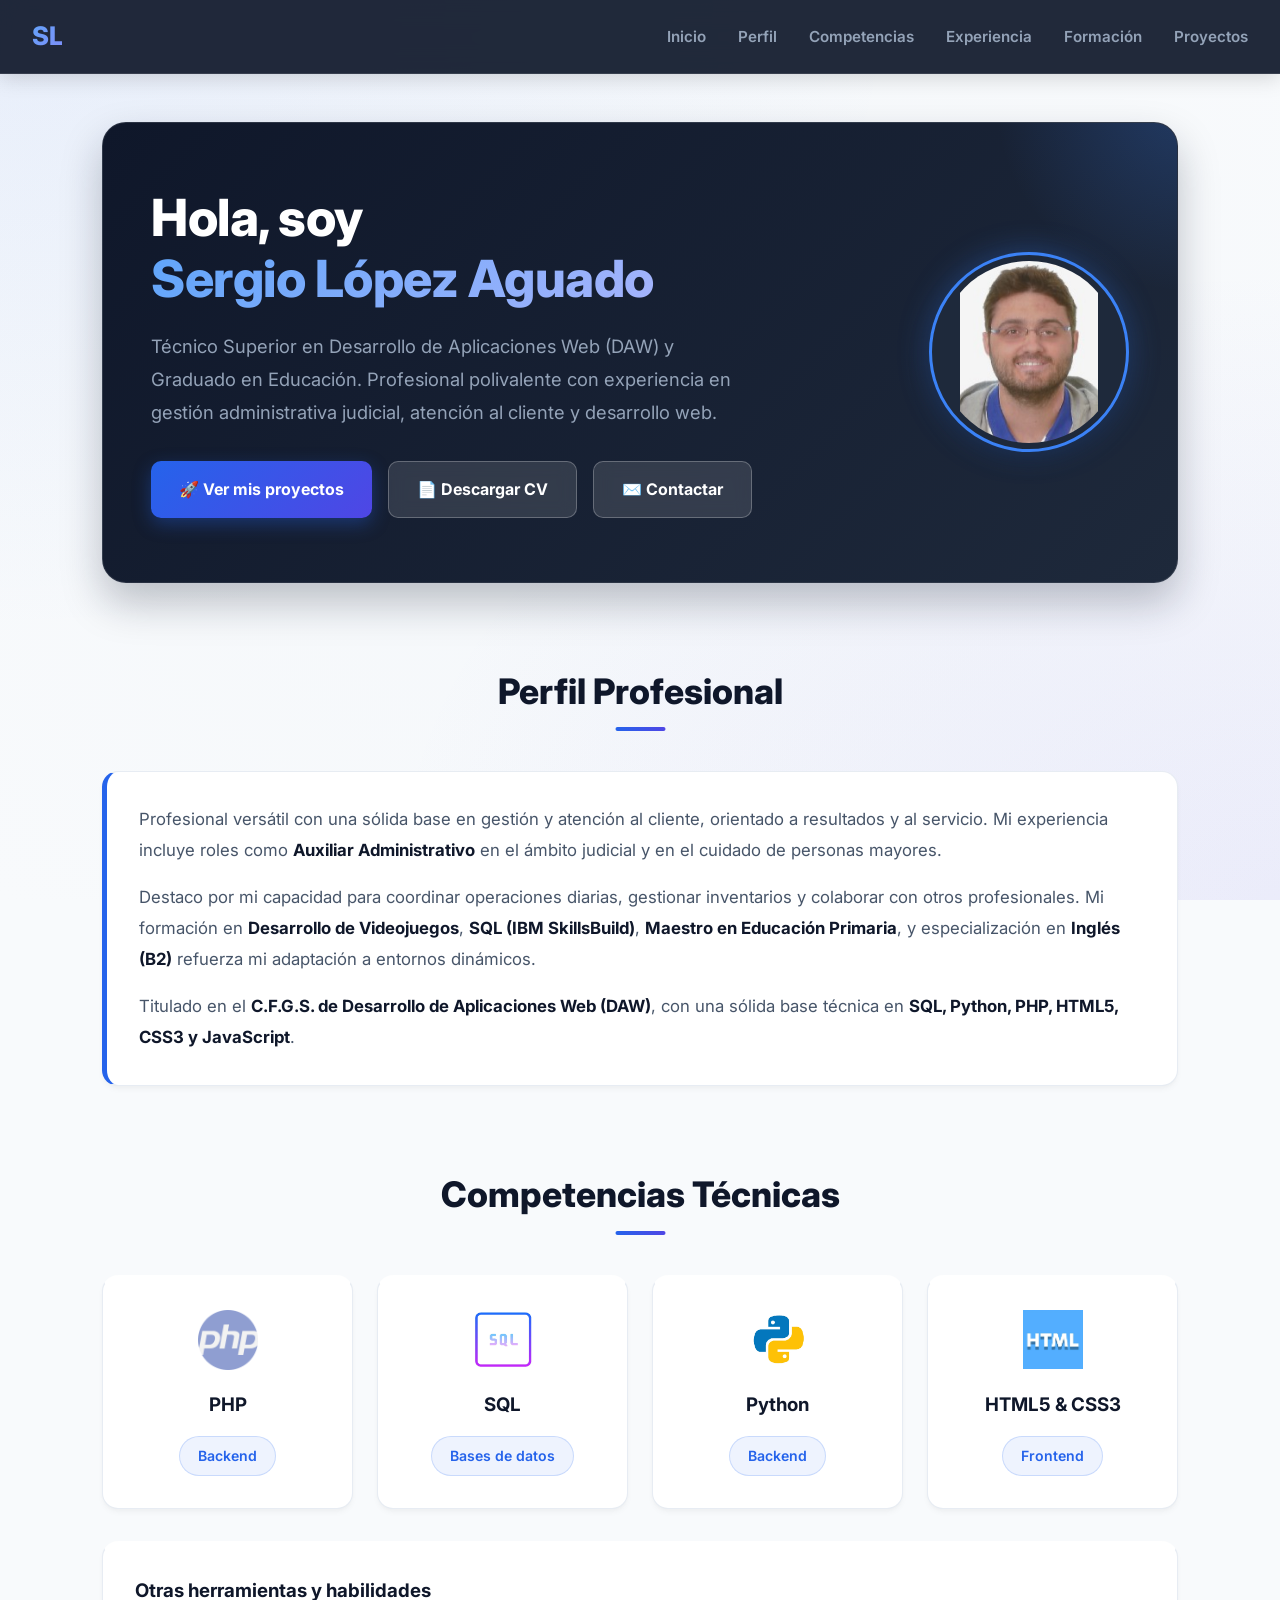
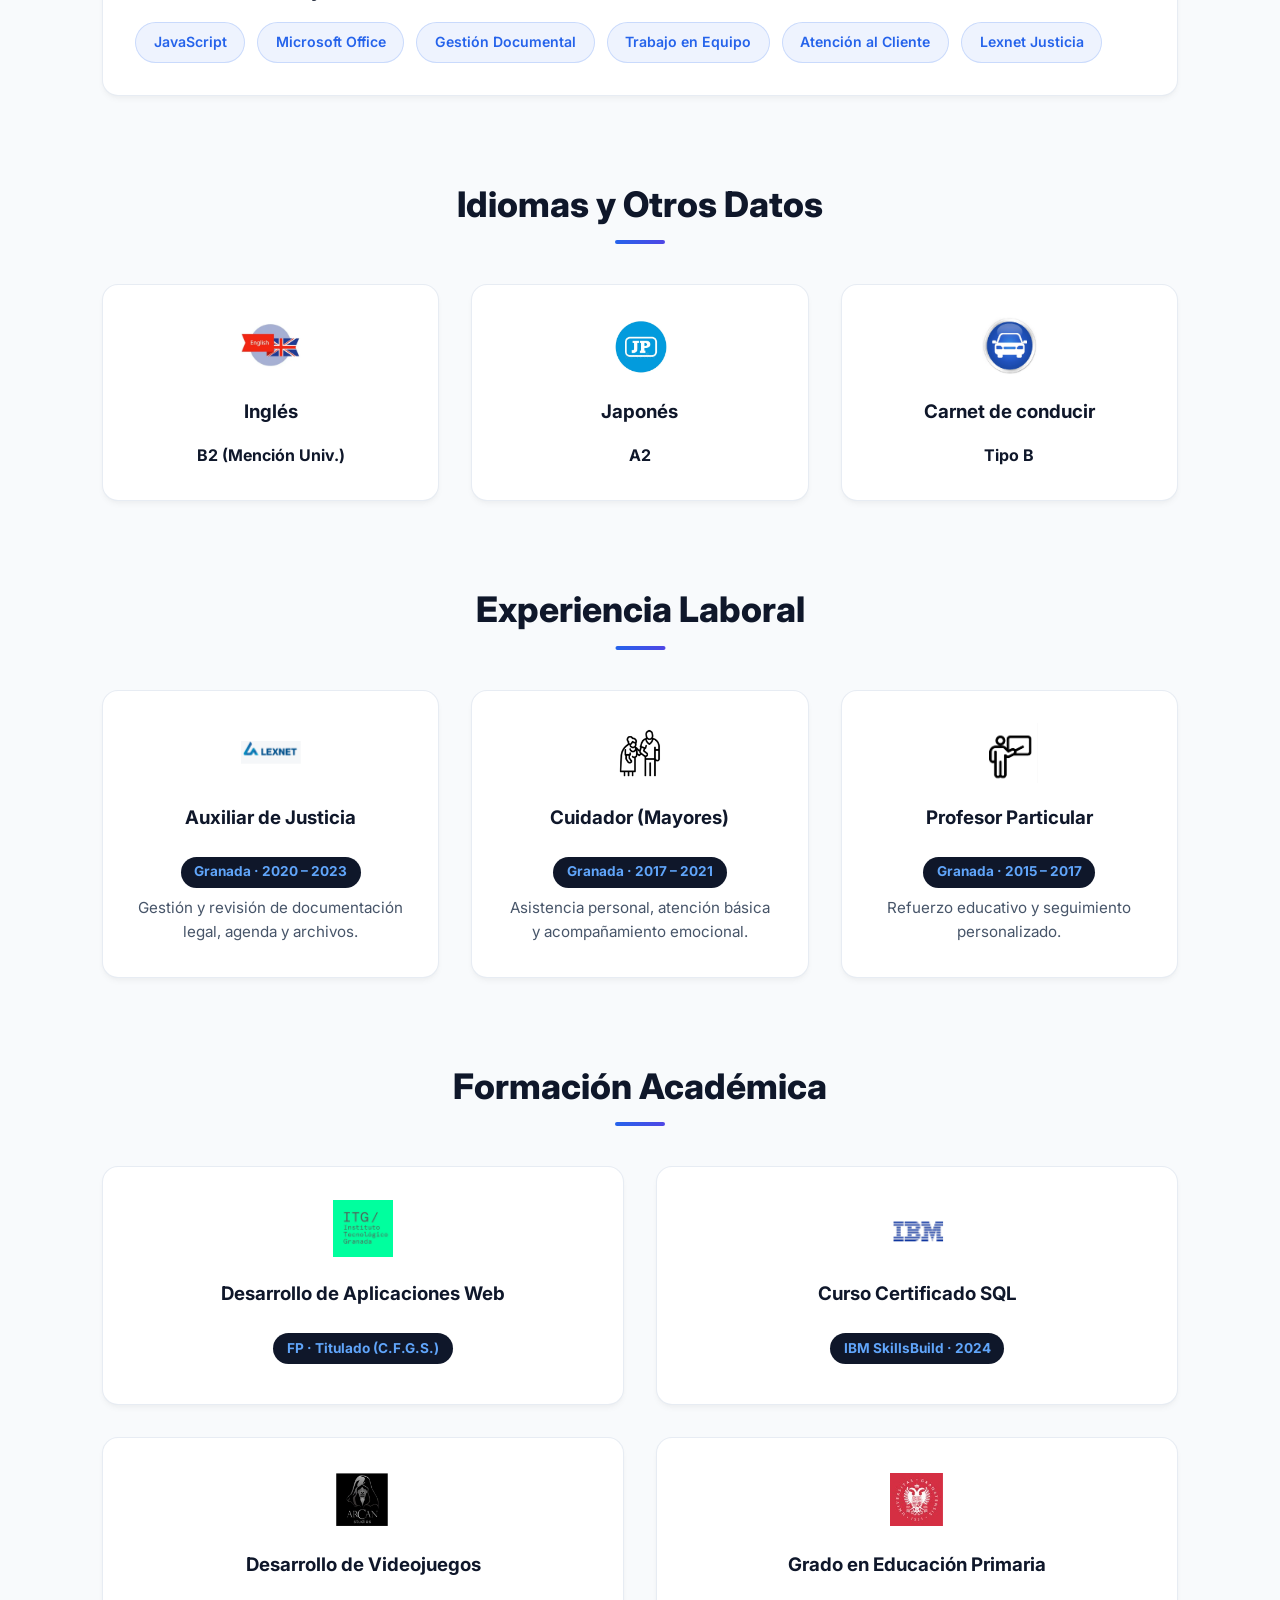
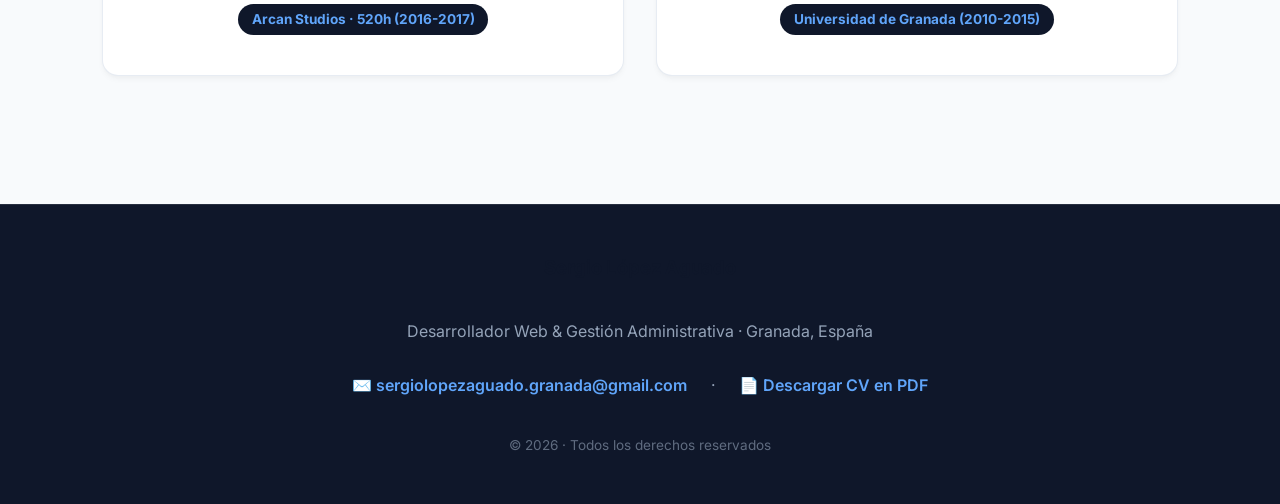
==== commit b473a5df: "nuevos archivos subidos corregidos" ====
--- a/index.html
+++ b/index.html
@@ -31,8 +31,8 @@
             <li><a href="#experiencia">Experiencia</a></li>
             <li><a href="#formacion">Formación</a></li>
             <li><a href="proyectos.html">Proyectos</a></li>
-         </ul>
-     </nav>
+        </ul>
+    </nav>
 
     <main class="container">
 
@@ -52,7 +52,7 @@
                     <a href="mailto:sergiolopezaguado.granada@gmail.com" class="btn btn-secondary btn-lg">✉️
                         Contactar</a>
                 </div>
-             </div>
+            </div>
             <div class="hero-imagen">
                 <img src="assets/foto.jpg" alt="Foto de perfil de Sergio López Aguado">
             </div>
@@ -60,17 +60,17 @@
 
         <!-- PERFIL PROFESIONAL -->
         <section id="sobre-mi" class="seccion">
-            <h2 class="section-title">Perfil profesional</h2>
+            <h2 class="section-title">Perfil Profesional</h2>
             <div class="card">
                 <p style="margin-bottom: 1rem;">
-                    Versátil profesional con una sólida base en gestión y atención al cliente, orientado a resultados y
+                    Profesional versátil con una sólida base en gestión y atención al cliente, orientado a resultados y
                     al servicio. Mi experiencia incluye roles como <strong>Auxiliar Administrativo</strong> en el ámbito
                     judicial y en el cuidado de personas mayores.
                 </p>
                 <p style="margin-bottom: 1rem;">
                     Destaco por mi capacidad para coordinar operaciones diarias, gestionar inventarios y colaborar con
                     otros profesionales. Mi formación en <strong>Desarrollo de Videojuegos</strong>, <strong>SQL (IBM
-                        SkillsBuild)</strong>, <strong>Maestro en Educación Primaria</strong>, y con especialización en
+                        SkillsBuild)</strong>, <strong>Maestro en Educación Primaria</strong>, y especialización en
                     <strong>Inglés (B2)</strong> refuerza mi adaptación a entornos dinámicos.
                 </p>
                 <p>
@@ -176,7 +176,7 @@
             <div class="grid-2">
                 <div class="card text-center">
                     <img src="assets/iconos/7.png" alt="ITG" class="card-icon">
-                    <h3>Diseño de Aplicaciones Web</h3>
+                    <h3>Desarrollo de Aplicaciones Web</h3>
                     <p class="timeline-date">FP · Titulado (C.F.G.S.)</p>
                 </div>
                 <div class="card text-center">
@@ -214,4 +214,4 @@
 
 </body>
 
- </html>+</html>
